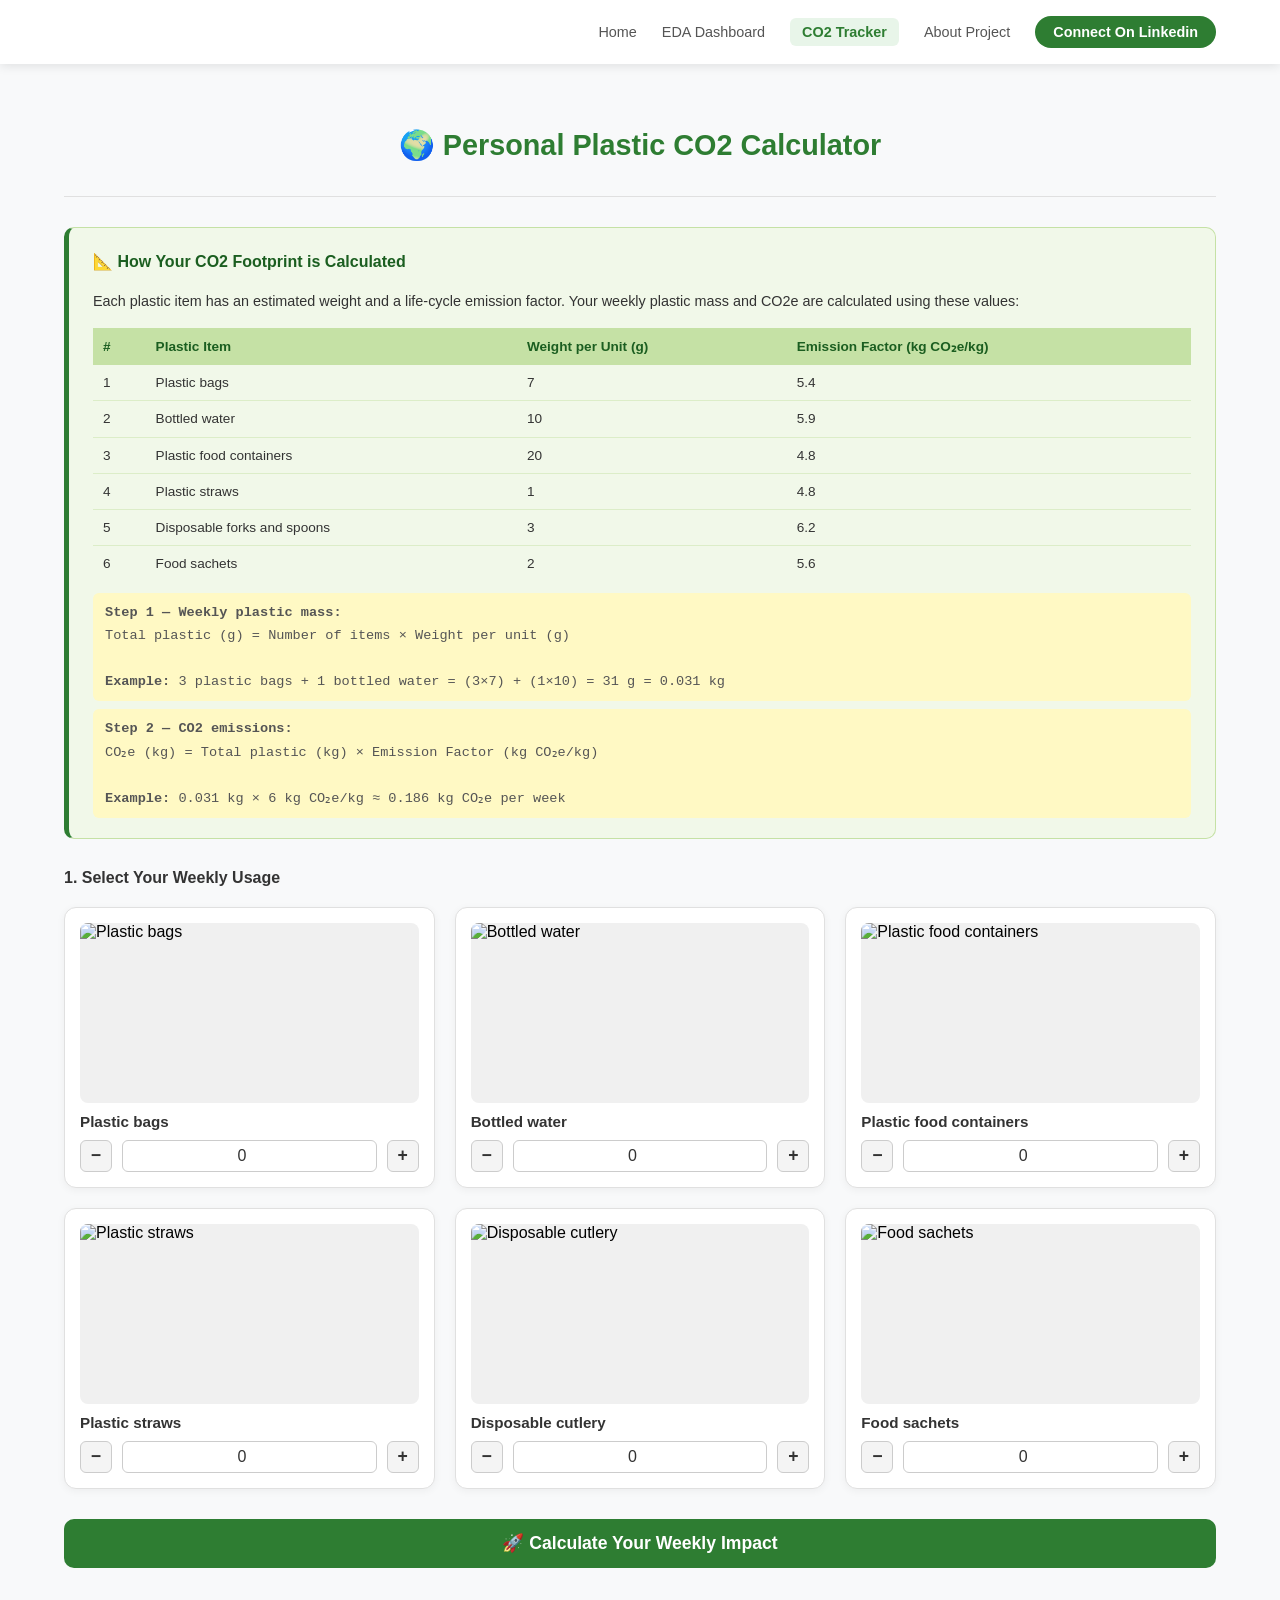
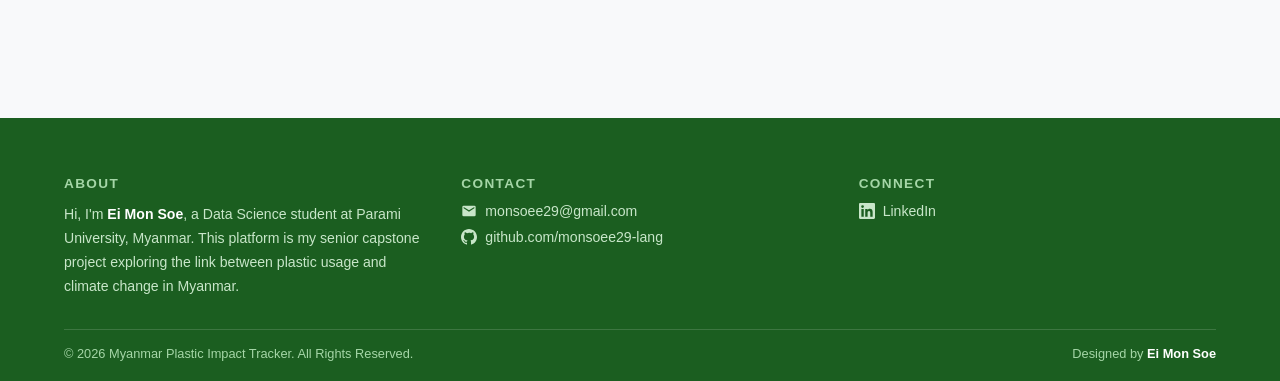
==== tracker.html @ 20f519f1 "Add files via upload" ====
<!DOCTYPE html>
<html lang="en">
<head>
    <meta charset="UTF-8">
    <meta name="viewport" content="width=device-width, initial-scale=1.0">
    <title>CO2 Tracker - Myanmar Plastic Impact</title>
    <link rel="stylesheet" href="style.css">
    <style>
        /* ── PAGE-SPECIFIC STYLES ── */
        .page-title {
            text-align: center;
            padding: 40px 5% 10px;
            color: #2E7D32;
            font-size: 1.8rem;
        }

        .divider {
            border: none;
            border-top: 1px solid #e0e0e0;
            margin: 10px 5% 30px;
        }

        .tracker-container {
            padding: 0 5% 60px;
        }

        .section-label {
            font-weight: 700;
            font-size: 1rem;
            margin-bottom: 20px;
            color: #333;
        }

        /* ── FORMULA BOX ── */
        .formula-box {
            background: #f1f8e9;
            border: 1px solid #c5e1a5;
            border-left: 5px solid #2E7D32;
            border-radius: 10px;
            padding: 20px 24px;
            margin-bottom: 30px;
            font-size: 0.9rem;
            line-height: 1.7;
            color: #333;
        }
        .formula-box h4 {
            color: #1B5E20;
            margin: 0 0 12px 0;
            font-size: 1rem;
        }
        .formula-box table {
            width: 100%;
            border-collapse: collapse;
            margin: 12px 0;
            font-size: 0.85rem;
        }
        .formula-box table th {
            background: #c5e1a5;
            color: #1B5E20;
            padding: 7px 10px;
            text-align: left;
            font-weight: 700;
        }
        .formula-box table td {
            padding: 6px 10px;
            border-bottom: 1px solid #dcedc8;
        }
        .formula-box table tr:last-child td { border-bottom: none; }
        .formula-highlight {
            background: #fff9c4;
            border-radius: 6px;
            padding: 8px 12px;
            margin-top: 10px;
            font-size: 0.85rem;
            font-family: monospace;
            color: #555;
        }

        /* ── PLASTIC ITEM GRID ── */
        .tracker-grid {
            display: grid;
            grid-template-columns: repeat(3, 1fr);
            gap: 20px;
            margin-bottom: 30px;
        }

        @media (max-width: 768px) {
            .tracker-grid { grid-template-columns: repeat(2, 1fr); }
        }
        @media (max-width: 480px) {
            .tracker-grid { grid-template-columns: 1fr; }
        }

        .item-card {
            background: white;
            border: 1px solid #e0e0e0;
            border-radius: 12px;
            padding: 15px;
            box-shadow: 0 2px 8px rgba(0,0,0,0.05);
            display: flex;
            flex-direction: column;
            gap: 10px;
        }

        .item-card img {
            width: 100%;
            height: 180px;
            object-fit: cover;
            border-radius: 8px;
            background-color: #f0f0f0;
        }

        .item-label {
            font-weight: 600;
            font-size: 0.95rem;
            color: #333;
        }

        .item-input-row {
            display: flex;
            align-items: center;
            gap: 10px;
        }

        .qty-btn {
            width: 32px;
            height: 32px;
            border: 1px solid #ccc;
            border-radius: 6px;
            background: #f4f4f4;
            font-size: 1.1rem;
            cursor: pointer;
            display: flex;
            align-items: center;
            justify-content: center;
            font-weight: bold;
            color: #333;
            flex-shrink: 0;
        }
        .qty-btn:hover { background: #e0e0e0; }

        .qty-input {
            width: 100%;
            text-align: center;
            border: 1px solid #ccc;
            border-radius: 6px;
            padding: 6px;
            font-size: 1rem;
            color: #333;
        }
        .qty-input:focus { outline: 2px solid #2E7D32; border-color: transparent; }

        /* ── CALCULATE BUTTON ── */
        .calc-btn {
            display: block;
            width: 100%;
            padding: 14px;
            background-color: #2E7D32;
            color: white;
            border: none;
            border-radius: 10px;
            font-size: 1.1rem;
            font-weight: bold;
            cursor: pointer;
            margin-bottom: 30px;
            transition: background 0.2s;
        }
        .calc-btn:hover { background-color: #1b5e20; }

        /* ── RESULTS SECTION ── */
        #results { display: none; }

        .results-title {
            font-size: 1.2rem;
            font-weight: 700;
            margin-bottom: 15px;
        }

        .metrics-row {
            display: grid;
            grid-template-columns: repeat(3, 1fr);
            gap: 15px;
            margin-bottom: 25px;
        }

        @media (max-width: 600px) {
            .metrics-row { grid-template-columns: 1fr; }
        }

        .metric-card {
            background: white;
            border: 1px solid #e0e0e0;
            border-radius: 10px;
            padding: 18px;
            text-align: center;
            box-shadow: 0 2px 6px rgba(0,0,0,0.05);
        }

        .metric-label {
            font-size: 0.8rem;
            color: #777;
            margin-bottom: 8px;
        }

        .metric-value {
            font-size: 1.5rem;
            font-weight: 700;
            color: #2E7D32;
        }

        .metric-delta {
            font-size: 0.8rem;
            color: #c62828;
            margin-top: 4px;
        }

        /* ── BAR CHART ── */
        .chart-section { margin-bottom: 25px; }
        .chart-section h5 { font-weight: 700; margin-bottom: 12px; }

        .bar-row {
            display: flex;
            align-items: center;
            gap: 10px;
            margin-bottom: 10px;
        }

        .bar-item-name {
            width: 180px;
            font-size: 0.85rem;
            flex-shrink: 0;
            text-align: right;
        }

        .bar-track {
            flex: 1;
            background: #f0f0f0;
            border-radius: 4px;
            height: 24px;
            overflow: hidden;
        }

        .bar-fill {
            height: 100%;
            background: linear-gradient(90deg, #c62828, #e53935);
            border-radius: 4px;
            display: flex;
            align-items: center;
            justify-content: flex-end;
            padding-right: 8px;
            font-size: 0.75rem;
            color: white;
            font-weight: bold;
            min-width: 36px;
            transition: width 0.8s ease;
        }

        /* ── FEEDBACK BOXES ── */
        .feedback-box {
            border-radius: 10px;
            padding: 18px 20px;
            margin-top: 20px;
            font-size: 0.95rem;
            line-height: 1.8;
        }
        .feedback-high   { background: #ffebee; border-left: 5px solid #c62828; }
        .feedback-medium { background: #fff8e1; border-left: 5px solid #f9a825; }
        .feedback-low    { background: #e8f5e9; border-left: 5px solid #2E7D32; }
        .feedback-none   { background: #e3f2fd; border-left: 5px solid #1565c0; }

        .feedback-box p { margin: 6px 0; }
        .feedback-box .fb-title { font-size: 1rem; font-weight: 700; margin-bottom: 10px; }
        .feedback-box .fb-row { display: flex; gap: 8px; }
        .feedback-box .fb-icon { font-size: 1.1rem; flex-shrink: 0; }
    </style>
</head>
<body>

    <!-- SHARED HEADER -->
    <header>
        <nav>
            <a href="index.html"    class="nav-link">Home</a>
            <a href="dashboard.html" class="nav-link">EDA Dashboard</a>
            <a href="tracker.html"  class="nav-link active">CO2 Tracker</a>
            <a href="research.html" class="nav-link">About Project</a>
            <a href="https://www.linkedin.com/in/ei-mon-soe-6aa022257/" class="connect-btn">Connect On Linkedin</a>
        </nav>
    </header>

    <!-- PAGE CONTENT -->
    <h2 class="page-title">🌍 Personal Plastic CO2 Calculator</h2>
    <hr class="divider">

    <div class="tracker-container">

        <!-- ── FORMULA EXPLANATION ── -->
        <div class="formula-box">
            <h4>📐 How Your CO2 Footprint is Calculated</h4>
            <p>Each plastic item has an estimated weight and a life-cycle emission factor. Your weekly plastic mass and CO2e are calculated using these values:</p>

            <table>
                <thead>
                    <tr>
                        <th>#</th>
                        <th>Plastic Item</th>
                        <th>Weight per Unit (g)</th>
                        <th>Emission Factor (kg CO₂e/kg)</th>
                    </tr>
                </thead>
                <tbody>
                    <tr><td>1</td><td>Plastic bags</td><td>7</td><td>5.4</td></tr>
                    <tr><td>2</td><td>Bottled water</td><td>10</td><td>5.9</td></tr>
                    <tr><td>3</td><td>Plastic food containers</td><td>20</td><td>4.8</td></tr>
                    <tr><td>4</td><td>Plastic straws</td><td>1</td><td>4.8</td></tr>
                    <tr><td>5</td><td>Disposable forks and spoons</td><td>3</td><td>6.2</td></tr>
                    <tr><td>6</td><td>Food sachets</td><td>2</td><td>5.6</td></tr>
                </tbody>
            </table>

            <div class="formula-highlight">
                <strong>Step 1 — Weekly plastic mass:</strong><br>
                Total plastic (g) = Number of items × Weight per unit (g)<br><br>
                <strong>Example:</strong> 3 plastic bags + 1 bottled water = (3×7) + (1×10) = 31 g = 0.031 kg
            </div>
            <div class="formula-highlight" style="margin-top: 8px;">
                <strong>Step 2 — CO2 emissions:</strong><br>
                CO₂e (kg) = Total plastic (kg) × Emission Factor (kg CO₂e/kg)<br><br>
                <strong>Example:</strong> 0.031 kg × 6 kg CO₂e/kg ≈ 0.186 kg CO₂e per week
            </div>
        </div>

        <p class="section-label">1. Select Your Weekly Usage</p>

        <div class="tracker-grid" id="tracker-grid">

            <!-- Plastic Bags -->
            <div class="item-card">
                <img src="images/PB.jpg" alt="Plastic bags">
                <div class="item-label">Plastic bags</div>
                <div class="item-input-row">
                    <button class="qty-btn" onclick="changeQty('pb', -1)">−</button>
                    <input class="qty-input" type="number" id="pb" min="0" value="0" data-weight="7" data-ef="5.4">
                    <button class="qty-btn" onclick="changeQty('pb', 1)">+</button>
                </div>
            </div>

            <!-- Bottled Water -->
            <div class="item-card">
                <img src="images/BW.jpg" alt="Bottled water">
                <div class="item-label">Bottled water</div>
                <div class="item-input-row">
                    <button class="qty-btn" onclick="changeQty('bw', -1)">−</button>
                    <input class="qty-input" type="number" id="bw" min="0" value="0" data-weight="10" data-ef="5.9">
                    <button class="qty-btn" onclick="changeQty('bw', 1)">+</button>
                </div>
            </div>

            <!-- Food Containers -->
            <div class="item-card">
                <img src="images/FC.jpg" alt="Plastic food containers">
                <div class="item-label">Plastic food containers</div>
                <div class="item-input-row">
                    <button class="qty-btn" onclick="changeQty('fc', -1)">−</button>
                    <input class="qty-input" type="number" id="fc" min="0" value="0" data-weight="20" data-ef="4.8">
                    <button class="qty-btn" onclick="changeQty('fc', 1)">+</button>
                </div>
            </div>

            <!-- Straws -->
            <div class="item-card">
                <img src="images/PS.jpg" alt="Plastic straws">
                <div class="item-label">Plastic straws</div>
                <div class="item-input-row">
                    <button class="qty-btn" onclick="changeQty('ps', -1)">−</button>
                    <input class="qty-input" type="number" id="ps" min="0" value="0" data-weight="1" data-ef="4.8">
                    <button class="qty-btn" onclick="changeQty('ps', 1)">+</button>
                </div>
            </div>

            <!-- Cutlery -->
            <div class="item-card">
                <img src="images/DC.jpg" alt="Disposable cutlery">
                <div class="item-label">Disposable cutlery</div>
                <div class="item-input-row">
                    <button class="qty-btn" onclick="changeQty('dc', -1)">−</button>
                    <input class="qty-input" type="number" id="dc" min="0" value="0" data-weight="3" data-ef="6.2">
                    <button class="qty-btn" onclick="changeQty('dc', 1)">+</button>
                </div>
            </div>

            <!-- Food Sachets -->
            <div class="item-card">
                <img src="images/FS.jpg" alt="Food sachets">
                <div class="item-label">Food sachets</div>
                <div class="item-input-row">
                    <button class="qty-btn" onclick="changeQty('fs', -1)">−</button>
                    <input class="qty-input" type="number" id="fs" min="0" value="0" data-weight="2" data-ef="5.6">
                    <button class="qty-btn" onclick="changeQty('fs', 1)">+</button>
                </div>
            </div>

        </div><!-- /tracker-grid -->

        <button class="calc-btn" onclick="calculate()">🚀 Calculate Your Weekly Impact</button>

        <!-- RESULTS -->
        <div id="results">
            <hr class="divider">
            <div class="results-title">📊 Your Results Summary</div>

            <div class="metrics-row">
                <div class="metric-card">
                    <div class="metric-label">Weekly Plastic Mass</div>
                    <div class="metric-value" id="res-mass">0.00 kg</div>
                </div>
                <div class="metric-card">
                    <div class="metric-label">Weekly CO2 Footprint</div>
                    <div class="metric-value" id="res-co2">0.00 kg CO2e</div>
                    <div class="metric-delta" id="res-delta"></div>
                </div>
                <div class="metric-card">
                    <div class="metric-label">Estimated Yearly Impact</div>
                    <div class="metric-value" id="res-yearly">0.0 kg</div>
                </div>
            </div>

            <div class="chart-section" id="chart-section">
                <h5>CO2 Contribution by Item</h5>
                <div id="bar-chart"></div>
            </div>

            <div id="feedback-box"></div>
        </div>

    </div><!-- /tracker-container -->

    <script>
        const items = [
            { id: 'pb', label: 'Plastic bags',            weight: 7,  ef: 5.4 },
            { id: 'bw', label: 'Bottled water',           weight: 10, ef: 5.9 },
            { id: 'fc', label: 'Plastic food containers', weight: 20, ef: 4.8 },
            { id: 'ps', label: 'Plastic straws',          weight: 1,  ef: 4.8 },
            { id: 'dc', label: 'Disposable cutlery',      weight: 3,  ef: 6.2 },
            { id: 'fs', label: 'Food sachets',            weight: 2,  ef: 5.6 },
        ];

        function changeQty(id, delta) {
            const input = document.getElementById(id);
            const newVal = Math.max(0, parseInt(input.value || 0) + delta);
            input.value = newVal;
        }

        function calculate() {
            let totalG = 0, totalCO2 = 0;
            const resData = [];

            items.forEach(item => {
                const count  = parseInt(document.getElementById(item.id).value) || 0;
                const massG  = count * item.weight;
                const co2    = (massG / 1000) * item.ef;
                totalG      += massG;
                totalCO2    += co2;
                if (count > 0) resData.push({ label: item.label, co2, massG });
            });

            document.getElementById('results').style.display = 'block';

            document.getElementById('res-mass').textContent   = (totalG / 1000).toFixed(3) + ' kg';
            document.getElementById('res-co2').textContent    = totalCO2.toFixed(3) + ' kg CO₂e';
            document.getElementById('res-delta').textContent  = '≈ ' + (totalCO2 * 1000).toFixed(0) + ' g CO₂e this week';
            document.getElementById('res-yearly').textContent = (totalCO2 * 52).toFixed(2) + ' kg CO₂e';

            // Bar chart
            const chartEl = document.getElementById('bar-chart');
            chartEl.innerHTML = '';
            if (resData.length > 0) {
                resData.sort((a, b) => b.co2 - a.co2);
                const maxCO2 = resData[0].co2;
                resData.forEach(d => {
                    const pct = maxCO2 > 0 ? (d.co2 / maxCO2) * 100 : 0;
                    chartEl.innerHTML += `
                        <div class="bar-row">
                            <div class="bar-item-name">${d.label}</div>
                            <div class="bar-track">
                                <div class="bar-fill" style="width:${pct}%">${d.co2.toFixed(3)} kg</div>
                            </div>
                        </div>`;
                });
                document.getElementById('chart-section').style.display = 'block';
            } else {
                document.getElementById('chart-section').style.display = 'none';
            }

            // Improved feedback
            const fb = document.getElementById('feedback-box');
            const yearly = totalCO2 * 52;
            const trees  = Math.round(yearly / 21);

            if (totalCO2 === 0) {
                fb.innerHTML = `
                <div class="feedback-box feedback-none">
                    <div class="fb-title">📋 No Usage Entered</div>
                    <p>Please enter your weekly usage above and click Calculate to see your personalized environmental impact report.</p>
                </div>`;

            } else if (totalCO2 > 8) {
                fb.innerHTML = `
                <div class="feedback-box feedback-high">
                    <div class="fb-title">⚠️ High Weekly Plastic Footprint</div>
                    <div class="fb-row"><span class="fb-icon">📦</span>
                        <p><strong>Your weekly plastic mass:</strong> ${(totalG/1000).toFixed(3)} kg — this is significantly above the low-impact range.</p>
                    </div>
                    <div class="fb-row"><span class="fb-icon">🌫️</span>
                        <p><strong>Your weekly CO₂e:</strong> ${totalCO2.toFixed(3)} kg CO₂e, estimated using item weight × life-cycle emission factor.</p>
                    </div>
                    <div class="fb-row"><span class="fb-icon">📅</span>
                        <p><strong>Yearly projection:</strong> ${yearly.toFixed(2)} kg CO₂e per year — it would take approximately <strong>${trees} mature trees</strong> a full year to absorb this amount.</p>
                    </div>
                    <div class="fb-row"><span class="fb-icon">💡</span>
                        <p><strong>What you can do:</strong> Identify your highest-CO₂ item in the chart above and try replacing it with a reusable alternative. Even one swap can reduce your footprint significantly.</p>
                    </div>
                </div>`;

            } else if (totalCO2 > 3) {
                fb.innerHTML = `
                <div class="feedback-box feedback-medium">
                    <div class="fb-title">🟡 Moderate Weekly Plastic Footprint</div>
                    <div class="fb-row"><span class="fb-icon">📦</span>
                        <p><strong>Your weekly plastic mass:</strong> ${(totalG/1000).toFixed(3)} kg — you are in the moderate usage range.</p>
                    </div>
                    <div class="fb-row"><span class="fb-icon">🌫️</span>
                        <p><strong>Your weekly CO₂e:</strong> ${totalCO2.toFixed(3)} kg CO₂e, calculated as total plastic weight (kg) × emission factor (kg CO₂e/kg).</p>
                    </div>
                    <div class="fb-row"><span class="fb-icon">📅</span>
                        <p><strong>Yearly projection:</strong> ${yearly.toFixed(2)} kg CO₂e — roughly equivalent to charging a smartphone <strong>${Math.round(totalCO2 * 52 * 120)} times</strong> over the year.</p>
                    </div>
                    <div class="fb-row"><span class="fb-icon">💡</span>
                        <p><strong>What you can do:</strong> Reducing just two of your most-used items by half could meaningfully lower your yearly impact. Check the breakdown chart above to find your biggest contributor.</p>
                    </div>
                </div>`;

            } else {
                fb.innerHTML = `
                <div class="feedback-box feedback-low">
                    <div class="fb-title">🌱 Low Weekly Plastic Footprint — Well Done!</div>
                    <div class="fb-row"><span class="fb-icon">📦</span>
                        <p><strong>Your weekly plastic mass:</strong> ${(totalG/1000).toFixed(3)} kg — this is well within the low-impact range.</p>
                    </div>
                    <div class="fb-row"><span class="fb-icon">🌫️</span>
                        <p><strong>Your weekly CO₂e:</strong> ${totalCO2.toFixed(3)} kg CO₂e, calculated as total plastic weight (kg) × life-cycle emission factor (kg CO₂e/kg).</p>
                    </div>
                    <div class="fb-row"><span class="fb-icon">📅</span>
                        <p><strong>Yearly projection:</strong> ${yearly.toFixed(2)} kg CO₂e per year — you are performing better than the average urban consumer in Myanmar.</p>
                    </div>
                    <div class="fb-row"><span class="fb-icon">💡</span>
                        <p><strong>Keep it up:</strong> Your habits are making a real difference. Consider sharing your plastic-saving strategies with friends or family to multiply the impact beyond just yourself.</p>
                    </div>
                </div>`;
            }

            document.getElementById('results').scrollIntoView({ behavior: 'smooth' });
        }
    </script>

    <footer style="background-color: #1B5E20; color: #fff; padding: 40px 5% 20px; margin-top: 60px;">
    <div style="display: flex; justify-content: space-between; gap: 40px; flex-wrap: wrap; margin-bottom: 30px;">
        <div style="flex: 1; min-width: 220px;">
            <h4 style="color: #A5D6A7; font-size: 0.85rem; text-transform: uppercase; letter-spacing: 0.1em; margin-bottom: 12px;">About</h4>
            <p style="font-size: 0.88rem; color: #C8E6C9; line-height: 1.7; margin: 0;">Hi, I'm <strong style="color: #fff;">Ei Mon Soe</strong>, a Data Science student at Parami University, Myanmar. This platform is my senior capstone project exploring the link between plastic usage and climate change in Myanmar.</p>
        </div>
        <div style="flex: 1; min-width: 180px;">
            <h4 style="color: #A5D6A7; font-size: 0.85rem; text-transform: uppercase; letter-spacing: 0.1em; margin-bottom: 12px;">Contact</h4>
            <a href="mailto:monsoee29@gmail.com" style="display: flex; align-items: center; gap: 8px; color: #C8E6C9; text-decoration: none; font-size: 0.88rem; margin-bottom: 10px;">
                <svg xmlns="http://www.w3.org/2000/svg" width="16" height="16" fill="currentColor" viewBox="0 0 24 24"><path d="M20 4H4a2 2 0 0 0-2 2v12a2 2 0 0 0 2 2h16a2 2 0 0 0 2-2V6a2 2 0 0 0-2-2zm0 4-8 5-8-5V6l8 5 8-5v2z"/></svg>
                monsoee29@gmail.com
            </a>
            <a href="https://github.com/monsoee29-lang" target="_blank" style="display: flex; align-items: center; gap: 8px; color: #C8E6C9; text-decoration: none; font-size: 0.88rem;">
                <svg xmlns="http://www.w3.org/2000/svg" width="16" height="16" fill="currentColor" viewBox="0 0 24 24"><path d="M12 0C5.37 0 0 5.37 0 12c0 5.3 3.438 9.8 8.205 11.385.6.113.82-.258.82-.577v-2.234c-3.338.726-4.033-1.416-4.033-1.416-.546-1.387-1.333-1.756-1.333-1.756-1.089-.745.083-.729.083-.729 1.205.084 1.839 1.237 1.839 1.237 1.07 1.834 2.807 1.304 3.492.997.107-.775.418-1.305.762-1.604-2.665-.305-5.467-1.334-5.467-5.931 0-1.311.469-2.381 1.236-3.221-.124-.303-.535-1.524.117-3.176 0 0 1.008-.322 3.301 1.23A11.509 11.509 0 0 1 12 5.803c1.02.005 2.047.138 3.006.404 2.291-1.552 3.297-1.23 3.297-1.23.653 1.653.242 2.874.118 3.176.77.84 1.235 1.911 1.235 3.221 0 4.609-2.807 5.624-5.479 5.929.43.372.823 1.102.823 2.222v3.293c0 .319.192.694.801.576C20.566 21.797 24 17.3 24 12c0-6.63-5.37-12-12-12z"/></svg>
                github.com/monsoee29-lang
            </a>
        </div>
        <div style="flex: 1; min-width: 180px;">
            <h4 style="color: #A5D6A7; font-size: 0.85rem; text-transform: uppercase; letter-spacing: 0.1em; margin-bottom: 12px;">Connect</h4>
            <a href="https://www.linkedin.com/in/ei-mon-soe-6aa022257/" target="_blank" style="display: flex; align-items: center; gap: 8px; color: #C8E6C9; text-decoration: none; font-size: 0.88rem;">
                <svg xmlns="http://www.w3.org/2000/svg" width="16" height="16" fill="currentColor" viewBox="0 0 24 24"><path d="M20.447 20.452h-3.554v-5.569c0-1.328-.027-3.037-1.852-3.037-1.853 0-2.136 1.445-2.136 2.939v5.667H9.351V9h3.414v1.561h.046c.477-.9 1.637-1.85 3.37-1.85 3.601 0 4.267 2.37 4.267 5.455v6.286zM5.337 7.433a2.062 2.062 0 0 1-2.063-2.065 2.064 2.064 0 1 1 2.063 2.065zm1.782 13.019H3.555V9h3.564v11.452zM22.225 0H1.771C.792 0 0 .774 0 1.729v20.542C0 23.227.792 24 1.771 24h20.451C23.2 24 24 23.227 24 22.271V1.729C24 .774 23.2 0 22.222 0h.003z"/></svg>
                LinkedIn
            </a>
        </div>
    </div>
    <div style="border-top: 1px solid rgba(255,255,255,0.15); padding-top: 16px; display: flex; justify-content: space-between; align-items: center; flex-wrap: wrap; gap: 10px;">
        <p style="margin: 0; font-size: 0.8rem; color: #A5D6A7;">© 2026 Myanmar Plastic Impact Tracker. All Rights Reserved.</p>
        <p style="margin: 0; font-size: 0.8rem; color: #A5D6A7;">Designed by <strong style="color: #fff;">Ei Mon Soe</strong></p>
    </div>
</footer>

</body>
</html>
---- style.css ----
body {
    font-family: 'Segoe UI', Tahoma, Geneva, Verdana, sans-serif;
    background-color: #f8f9fa;
    margin: 0;
    padding: 0;
}

.main-header {
    display: flex;
    flex-direction: column;
    gap: 15px;
}

/* Container Styling (Simulating Streamlit's Bordered Container) */
.branding-box, .tech-logos, .profile-card, .nav-menu {
    border: 1px solid #e0e0e0;
    border-radius: 10px;
    background: white;
    padding: 15px;
    display: flex;
    align-items: center;
}

.header-top, .header-bottom {
    display: flex;
    justify-content: space-between;
    gap: 20px;
}

.branding-box { flex: 2; gap: 20px; }
.tech-logos { flex: 1; justify-content: center; gap: 30px; }

.main-logo { width: 60px; }
h1 { margin: 0; color: #2E7D32; font-size: 1.8rem; }

.tech-logos img { height: 40px; }

/* Navigation */
.nav-menu { flex: 2; gap: 10px; }
.nav-btn {
    padding: 8px 15px;
    border: none;
    border-radius: 5px;
    background: #f1f1f1;
    cursor: pointer;
}
.nav-btn.active { background: #2E7D32; color: white; }
/* already exists — keep it */
nav a { text-decoration: none; color: #555; font-weight: 500; font-size: 0.9rem; }
nav a.nav-link:hover { background: #e8f5e9; color: #2E7D32; padding: 6px 12px; border-radius: 6px; }
nav a.nav-link.active { background: #e8f5e9; color: #2E7D32; font-weight: 700; padding: 6px 12px; border-radius: 6px; }

/* Profile Card */
.profile-card { flex: 1; flex-direction: column; gap: 10px; }
.social-links { display: flex; gap: 10px; width: 100%; }
.social-links a {
    flex: 1;
    text-align: center;
    text-decoration: none;
    padding: 5px;
    border-radius: 5px;
    font-size: 0.8rem;
    color: white;
}
.btn-li { background: #0077b5; }
.btn-fb { background: #1877f2; }

/* ADD THIS to style.css */
header {
    background-color: #ffffff;
    padding: 1rem 5%;
    display: flex;
    justify-content: flex-end;
    align-items: center;
    box-shadow: 0 2px 10px rgba(0,0,0,0.1);
    position: sticky;
    top: 0;
    z-index: 1000;
}
nav { display: flex; gap: 25px; align-items: center; }
nav a { text-decoration: none; color: #555; font-weight: 500; font-size: 0.9rem; }
.connect-btn {
    background-color: #2E7D32;
    color: white;
    padding: 8px 18px;
    border-radius: 20px;
    font-weight: bold;
}

/* ===== SLIDER ===== */
.slider-container {
    position: relative;
    width: 100%;
    height: 500px;
    overflow: hidden;
}

.slides {
    display: flex;
    width: 400%;        /* number of slides × 100% */
    height: 100%;
    transition: transform 0.6s cubic-bezier(0.4, 0, 0.2, 1);
}

.slide {
    width: 25%;         /* 100% / number of slides */
    height: 100%;
    object-fit: cover;
}

/* Dots */
.dots-container {
    position: absolute;
    bottom: 20px;
    left: 50%;
    transform: translateX(-50%);
    display: flex;
    gap: 15px;
    z-index: 10;
}

.dot {
    width: 12px;
    height: 12px;
    background-color: rgba(255, 255, 255, 0.5);
    border-radius: 50%;
    cursor: pointer;
    border: 2px solid rgba(0,0,0,0.1);
    transition: all 0.3s ease;
}

.dot.active {
    background-color: #2E7D32;
    transform: scale(1.3);
    border-color: white;
}
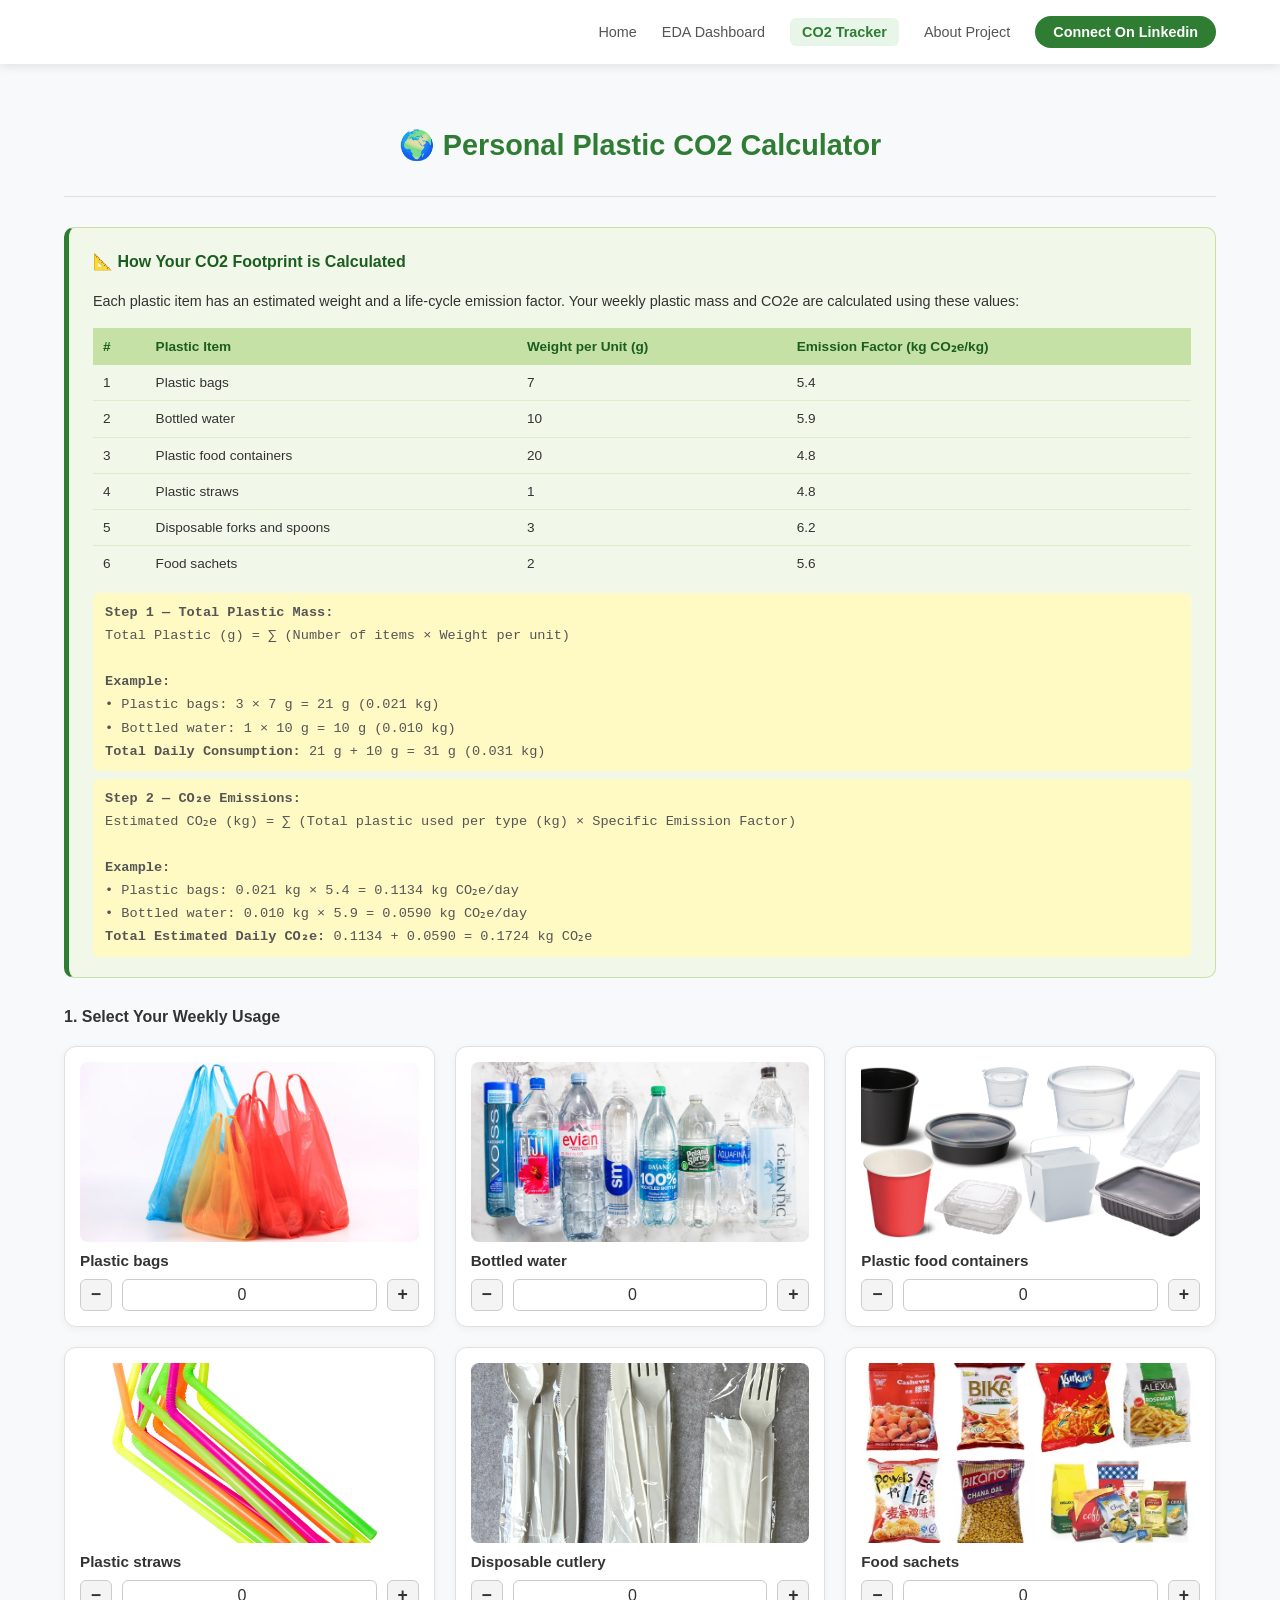
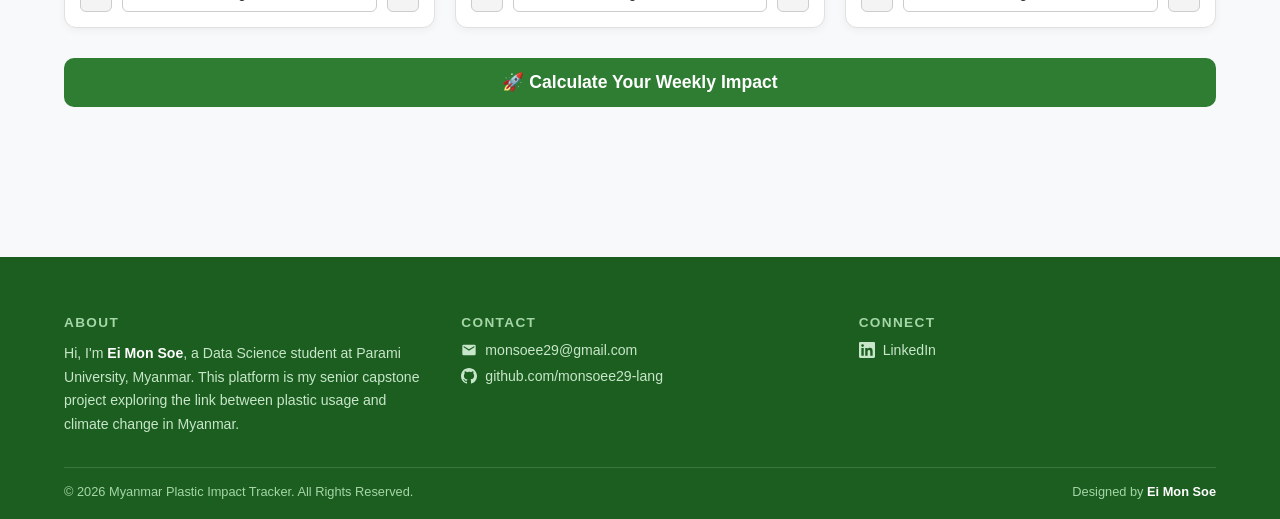
==== commit 7c646e7a: "Add files via upload" ====
--- a/tracker.html
+++ b/tracker.html
@@ -318,15 +318,22 @@
             </table>
 
             <div class="formula-highlight">
-                <strong>Step 1 — Weekly plastic mass:</strong><br>
-                Total plastic (g) = Number of items × Weight per unit (g)<br><br>
-                <strong>Example:</strong> 3 plastic bags + 1 bottled water = (3×7) + (1×10) = 31 g = 0.031 kg
-            </div>
-            <div class="formula-highlight" style="margin-top: 8px;">
-                <strong>Step 2 — CO2 emissions:</strong><br>
-                CO₂e (kg) = Total plastic (kg) × Emission Factor (kg CO₂e/kg)<br><br>
-                <strong>Example:</strong> 0.031 kg × 6 kg CO₂e/kg ≈ 0.186 kg CO₂e per week
-            </div>
+    <strong>Step 1 — Total Plastic Mass:</strong><br>
+    Total Plastic (g) = ∑ (Number of items × Weight per unit)<br><br>
+    <strong>Example:</strong><br>
+    • Plastic bags: 3 × 7 g = 21 g (0.021 kg)<br>
+    • Bottled water: 1 × 10 g = 10 g (0.010 kg)<br>
+    <strong>Total Daily Consumption:</strong> 21 g + 10 g = 31 g (0.031 kg)
+</div>
+
+<div class="formula-highlight" style="margin-top: 8px;">
+    <strong>Step 2 — CO₂e Emissions:</strong><br>
+    Estimated CO₂e (kg) = ∑ (Total plastic used per type (kg) × Specific Emission Factor)<br><br>
+    <strong>Example:</strong><br>
+    • Plastic bags: 0.021 kg × 5.4 = 0.1134 kg CO₂e/day<br>
+    • Bottled water: 0.010 kg × 5.9 = 0.0590 kg CO₂e/day<br>
+    <strong>Total Estimated Daily CO₂e:</strong> 0.1134 + 0.0590 = 0.1724 kg CO₂e
+</div>
         </div>
 
         <p class="section-label">1. Select Your Weekly Usage</p>
